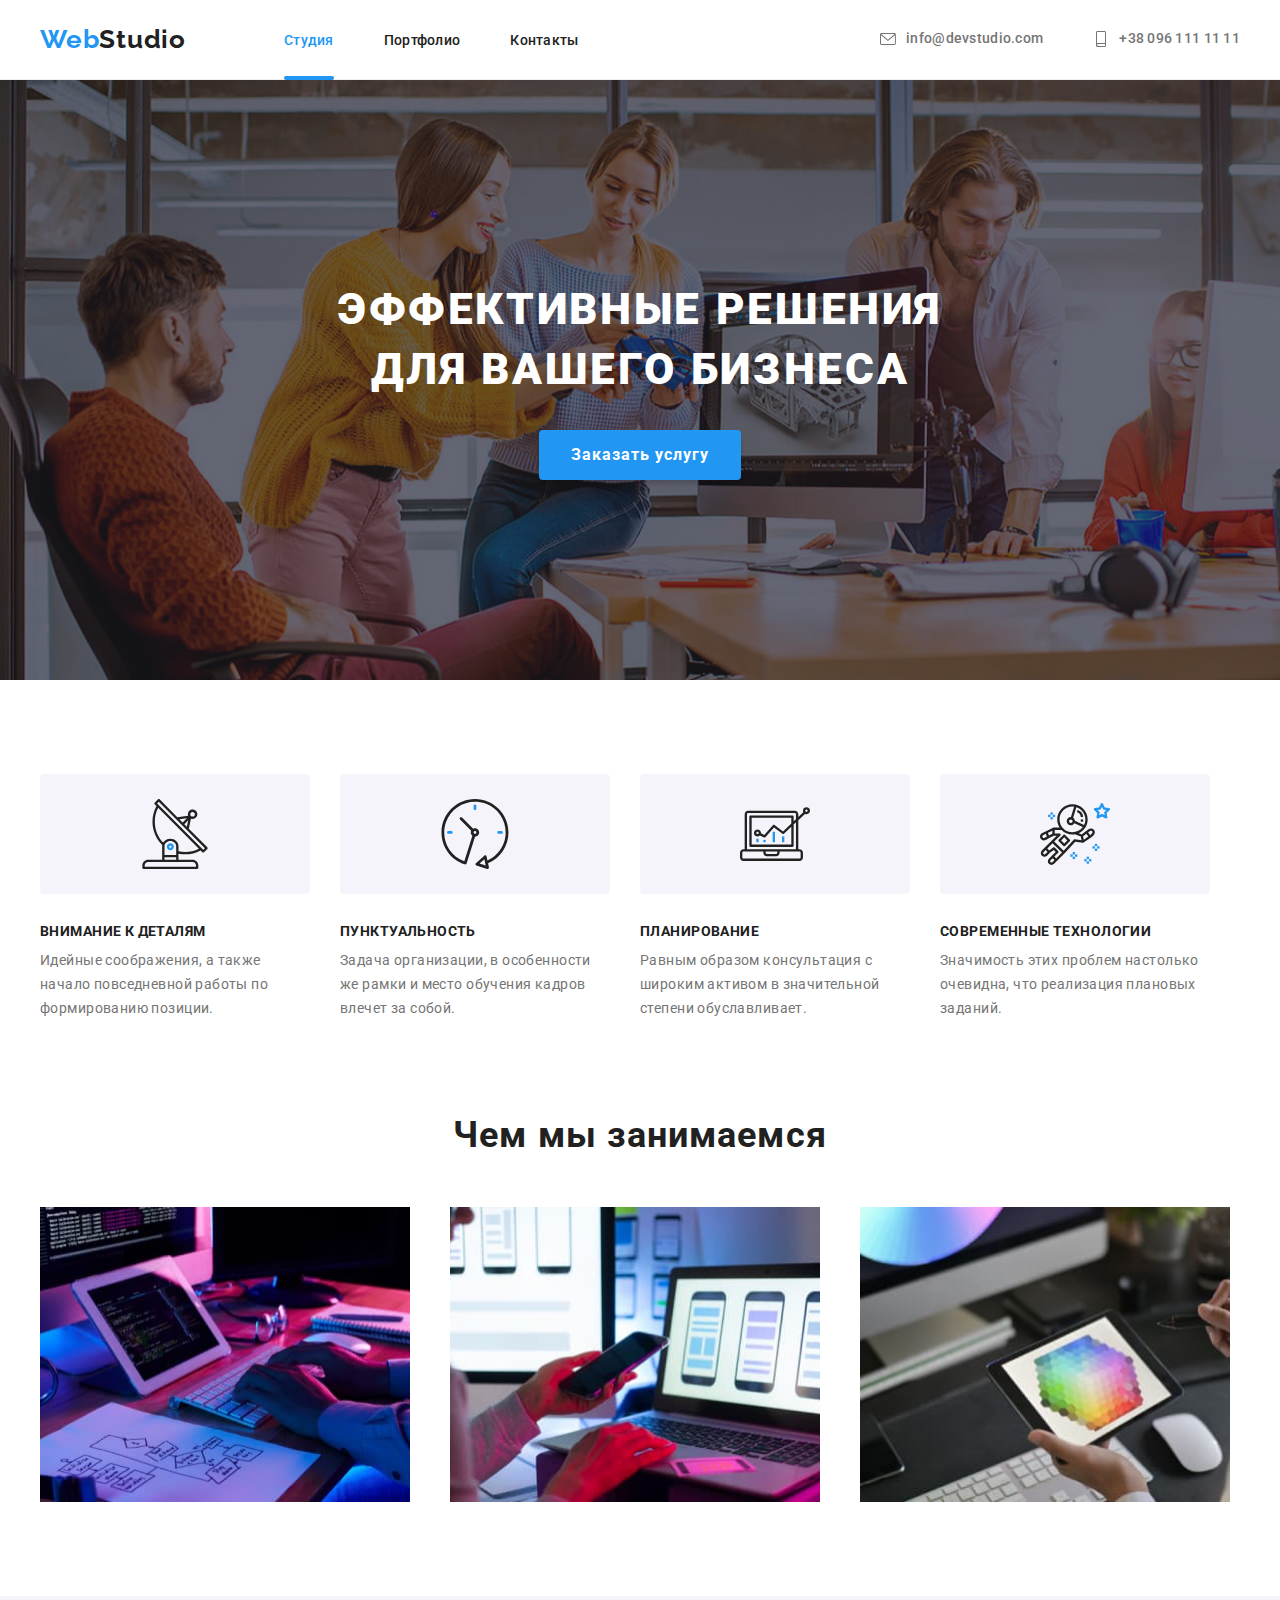
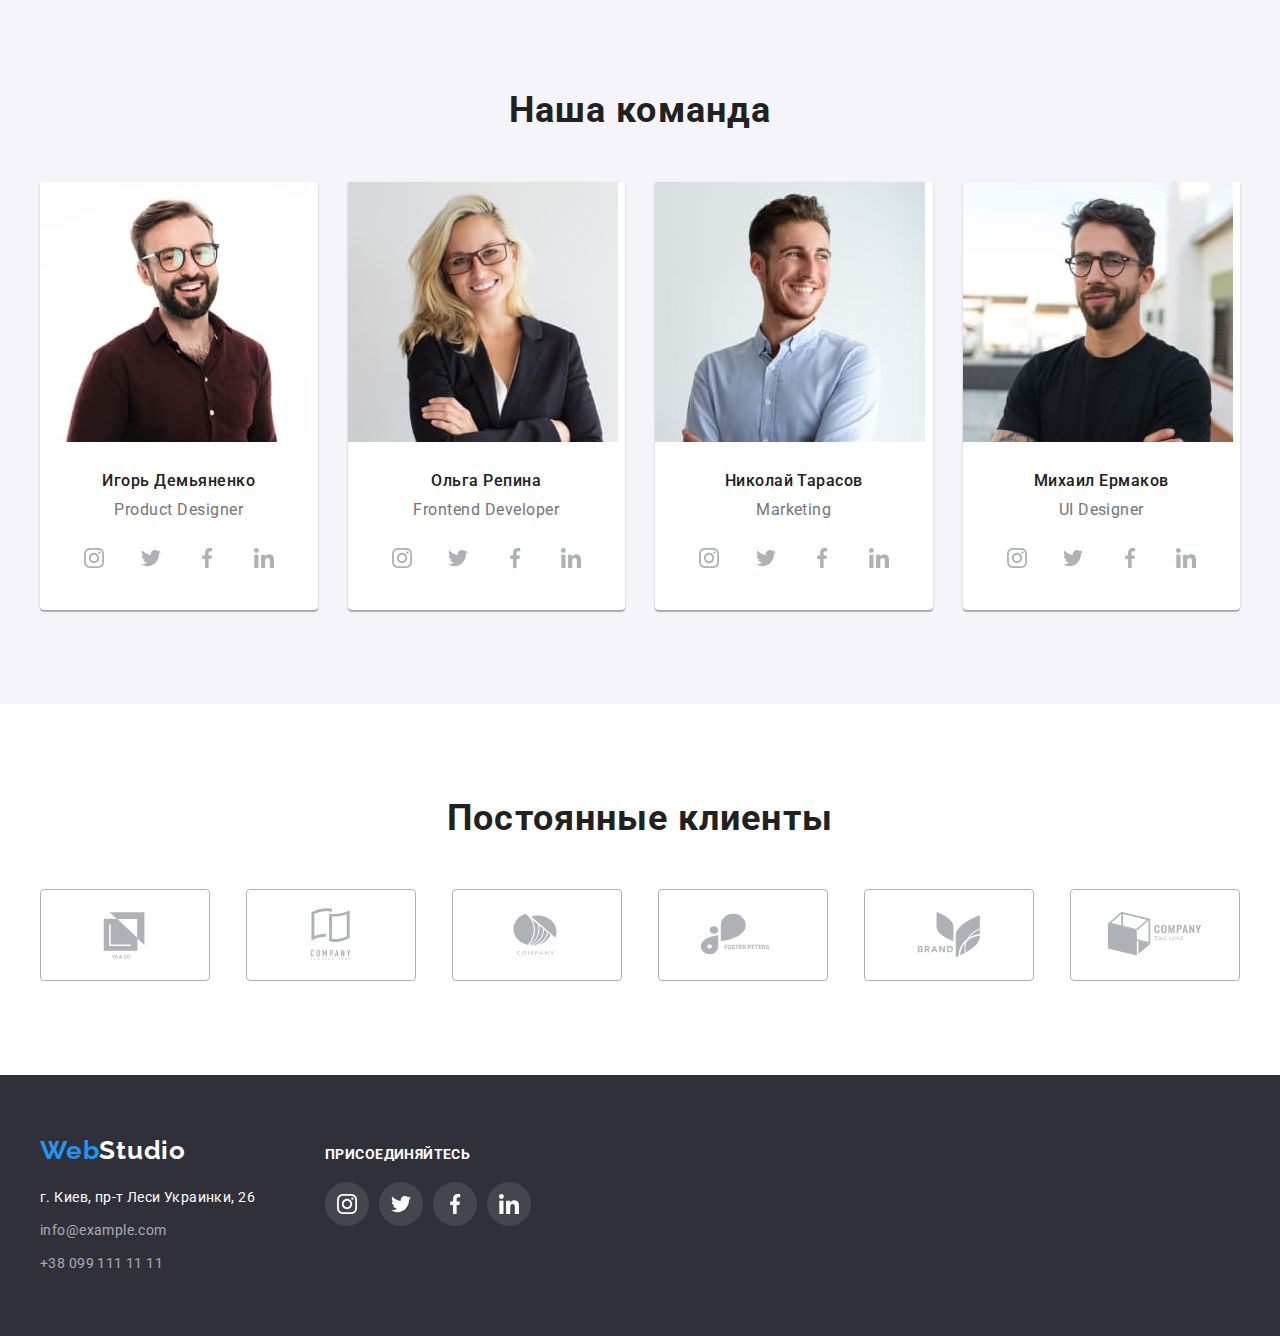
==== index.html @ 95c4c839 "ДЗ 5" ====
<!DOCTYPE html>
<html lang="ru">
  <head>
    <meta charset="UTF-8" />
    <meta http-equiv="X-UA-Compatible" content="IE=edge" />
    <meta name="viewport" content="width=device-width, initial-scale=1.0" />
    <title>Студия</title>
    <link
      rel="stylesheet"
      href="https://cdnjs.cloudflare.com/ajax/libs/modern-normalize/1.0.0/modern-normalize.min.css"
      integrity="sha512-ISS7cAi1PEhQ8jnbJpJZMd29NlhNj4AWYyLOSp2CE/CsHxTCu+r+t0D2yoJudVrd0/8fTVPUVDzY5Tvli75u/g=="
      crossorigin="anonymous"
    />
    <link
      href="https://fonts.googleapis.com/css2?family=Raleway:wght@700&family=Roboto:wght@400;500;700;900&display=swap"
      rel="stylesheet"
    />
    <link rel="preconnect" href="https://fonts.gstatic.com" />
    <link rel="stylesheet" href="./css/styles.css" />
  </head>

  <body>
    <header class="header">
      <div class="container header-container">
        <nav class="navigation">
          <a class="logo-title list" href="./index.html" lang="en"
            >Web<span class="logo-title-header">Studio</span></a
          >
          <ul class="site-navigation-list list">
            <li class="site-navigation-item">
              <a class="navigation-link list current" href="./index.html"
                >Студия</a
              >
            </li>
            <li class="site-navigation-item">
              <a class="navigation-link list" href="./portfolio.html"
                >Портфолио</a
              >
            </li>
            <li class="site-navigation-item">
              <a class="navigation-link list" href="">Контакты</a>
            </li>
          </ul>
        </nav>

        <ul class="adres-phone-list list">
          <li class="site-navigation-item">
            <a class="navigation-adres list" href="mailto:info@devstudio.com">
              <svg class="adres-phone-list-icon">
                <use href="./images/sprite.svg#icon-envelope"></use>
              </svg>
              info@devstudio.com</a
            >
          </li>
          <li class="navigation-item">
            <a class="tel-link list" href="tel:+380961111111"
              ><svg class="adres-phone-list-icon">
                <use href="./images/sprite.svg#icon-smartphone"></use>
              </svg>
              +38 096 111 11 11
            </a>
          </li>
        </ul>
      </div>
    </header>
    <main>
      <!-- hero section -->
      <section class="hero-section">
        <div class="container hero-section-container">
          <h1 class="hero-title">
            Эффективные решения <br />
            для вашего бизнеса
          </h1>
          <button class="main-screen-button" type="button">
            Заказать услугу
          </button>
        </div>
      </section>
      <!-- features section -->
      <section class="features-section">
        <div class="features-section-container container">
          <h2 class="visually-hidden">Особенности</h2>
          <ul class="features-list list">
            <li class="features-list-item">
              <div class="features-image-background">
                <svg class="features-image">
                  <use href="./images/sprite.svg#icon-antenna"></use>
                </svg>
              </div>
              <h3 class="features-list-title">Внимание к деталям</h3>
              <p class="features-list-description">
                Идейные соображения, а также начало повседневной работы по
                формированию позиции.
              </p>
            </li>
            <li class="features-list-item">
              <div class="features-image-background">
                <svg class="features-image">
                  <use href="./images/sprite.svg#icon-clock"></use>
                </svg>
              </div>
              <h3 class="features-list-title">Пунктуальность</h3>
              <p class="features-list-description">
                Задача организации, в особенности же рамки и место обучения
                кадров влечет за собой.
              </p>
            </li>
            <li class="features-list-item">
              <div class="features-image-background">
                <svg class="features-image">
                  <use href="./images/sprite.svg#icon-diagram"></use>
                </svg>
              </div>
              <h3 class="features-list-title">Планирование</h3>
              <p class="features-list-description">
                Равным образом консультация с широким активом в значительной
                степени обуславливает.
              </p>
            </li>
            <li class="features-list-item">
              <div class="features-image-background">
                <svg class="features-image">
                  <use href="./images/sprite.svg#icon-astronaut"></use>
                </svg>
              </div>
              <h3 class="features-list-title">Современные технологии</h3>
              <p class="features-list-description">
                Значимость этих проблем настолько очевидна, что реализация
                плановых заданий.
              </p>
            </li>
          </ul>
        </div>
      </section>
      <!-- what we do section -->
      <section class="what-we-do-section">
        <div class="container what-we-do-container">
          <h2 class="what-we-do-section-title section-title">
            Чем мы занимаемся
          </h2>
          <ul class="what-we-do-list list">
            <li class="what-we-do-list-item">
              <img
                src="./images/what_we_do/box1.jpg"
                alt="разработка кода"
                width="370"
                height="295"
              />
            </li>
            <li class="what-we-do-list-item">
              <img
                src="./images/what_we_do/box2.jpg"
                alt="разработка мобильного приложения"
                width="370"
                height="295"
              />
            </li>
            <li class="what-we-do-list-item">
              <img
                src="./images/what_we_do/box3.jpg"
                alt="разработка графического дизайна"
                width="370"
                height="295"
              />
            </li>
          </ul>
        </div>
      </section>
      <!-- our team section -->
      <section class="our-team-section">
        <div class="container our-team-section-container">
          <h2 class="section-title our-team-section-title">Наша команда</h2>
          <ul class="our-team-list list">
            <li class="our-team-list-item">
              <img
                src="./images/our_team/img.jpg"
                alt="Игорь Демьяненко"
                width="270"
                height="260"
              />
              <div class="our-team-poster-text">
                <h3 class="our-team-poster-title">Игорь Демьяненко</h3>
                <p class="our-team-poster-description" lang="en">
                  Product Designer
                </p>
                <ul class="social-list list">
                  <li class="social-list-item">
                    <a href="" class="social-list-link list">
                      <svg class="social-list-icon">
                        <use href="./images/sprite.svg#icon-instagram-1"></use>
                      </svg>
                    </a>
                  </li>
                  <li class="social-list-item">
                    <a href="" class="social-list-link list">
                      <svg class="social-list-icon">
                        <use href="./images/sprite.svg#icon-twitter-1"></use>
                      </svg>
                    </a>
                  </li>
                  <li class="social-list-item">
                    <a href="" class="social-list-link list">
                      <svg class="social-list-icon">
                        <use href="./images/sprite.svg#icon-facebook-1"></use>
                      </svg>
                    </a>
                  </li>
                  <li class="social-list-item">
                    <a href="" class="social-list-link list">
                      <svg class="social-list-icon">
                        <use href="./images/sprite.svg#icon-linkedin-1"></use>
                      </svg>
                    </a>
                  </li>
                </ul>
              </div>
            </li>
            <li class="our-team-list-item">
              <img
                src="./images/our_team/img-1.jpg"
                alt="Ольга Репина"
                width="270"
                height="260"
              />
              <div class="our-team-poster-text">
                <h3 class="our-team-poster-title">Ольга Репина</h3>
                <p class="our-team-poster-description" lang="en">
                  Frontend Developer
                </p>
                <ul class="social-list list">
                  <li class="social-list-item">
                    <a href="" class="social-list-link list">
                      <svg class="social-list-icon">
                        <use href="./images/sprite.svg#icon-instagram-1"></use>
                      </svg>
                    </a>
                  </li>
                  <li class="social-list-item">
                    <a href="" class="social-list-link list">
                      <svg class="social-list-icon">
                        <use href="./images/sprite.svg#icon-twitter-1"></use>
                      </svg>
                    </a>
                  </li>
                  <li class="social-list-item">
                    <a href="" class="social-list-link list">
                      <svg class="social-list-icon">
                        <use href="./images/sprite.svg#icon-facebook-1"></use>
                      </svg>
                    </a>
                  </li>
                  <li class="social-list-item">
                    <a href="" class="social-list-link list">
                      <svg class="social-list-icon">
                        <use href="./images/sprite.svg#icon-linkedin-1"></use>
                      </svg>
                    </a>
                  </li>
                </ul>
              </div>
            </li>
            <li class="our-team-list-item">
              <img
                src="./images/our_team/img-2.jpg"
                alt="Николай Тарасов"
                width="270"
                height="260"
              />
              <div class="our-team-poster-text">
                <h3 class="our-team-poster-title">Николай Тарасов</h3>
                <p class="our-team-poster-description" lang="en">Marketing</p>
                <ul class="social-list list">
                  <li class="social-list-item">
                    <a href="" class="social-list-link list">
                      <svg class="social-list-icon">
                        <use href="./images/sprite.svg#icon-instagram-1"></use>
                      </svg>
                    </a>
                  </li>
                  <li class="social-list-item">
                    <a href="" class="social-list-link list">
                      <svg class="social-list-icon">
                        <use href="./images/sprite.svg#icon-twitter-1"></use>
                      </svg>
                    </a>
                  </li>
                  <li class="social-list-item">
                    <a href="" class="social-list-link list">
                      <svg class="social-list-icon">
                        <use href="./images/sprite.svg#icon-facebook-1"></use>
                      </svg>
                    </a>
                  </li>
                  <li class="social-list-item">
                    <a href="" class="social-list-link list">
                      <svg class="social-list-icon">
                        <use href="./images/sprite.svg#icon-linkedin-1"></use>
                      </svg>
                    </a>
                  </li>
                </ul>
              </div>
            </li>
            <li class="our-team-list-item">
              <img
                src="./images/our_team/img-3.jpg"
                alt="Михаил Ермаков"
                width="270"
                height="260"
              />
              <div class="our-team-poster-text">
                <h3 class="our-team-poster-title">Михаил Ермаков</h3>
                <p class="our-team-poster-description" lang="en">UI Designer</p>
                <ul class="social-list list">
                  <li class="social-list-item">
                    <a href="" class="social-list-link list">
                      <svg class="social-list-icon">
                        <use href="./images/sprite.svg#icon-instagram-1"></use>
                      </svg>
                    </a>
                  </li>
                  <li class="social-list-item">
                    <a href="" class="social-list-link list">
                      <svg class="social-list-icon">
                        <use href="./images/sprite.svg#icon-twitter-1"></use>
                      </svg>
                    </a>
                  </li>
                  <li class="social-list-item">
                    <a href="" class="social-list-link list">
                      <svg class="social-list-icon">
                        <use href="./images/sprite.svg#icon-facebook-1"></use>
                      </svg>
                    </a>
                  </li>
                  <li class="social-list-item">
                    <a href="" class="social-list-link list">
                      <svg class="social-list-icon">
                        <use href="./images/sprite.svg#icon-linkedin-1"></use>
                      </svg>
                    </a>
                  </li>
                </ul>
              </div>
            </li>
          </ul>
        </div>
      </section>
      <!-- client-section -->
      <section class="client-section">
        <div class="container">
          <h2 class="section-title client-list-title">Постоянные клиенты</h2>
          <ul class="client-list list">
            <li class="client-list-item">
              <a href="" class="client-list-link">
                <svg class="client-list-icon">
                  <use href="./images/sprite.svg#icon-logo-1"></use>
                </svg>
              </a>
            </li>
            <li class="client-list-item">
              <a href="" class="client-list-link list">
                <svg class="client-list-icon">
                  <use href="./images/sprite.svg#icon-logo-2"></use>
                </svg>
              </a>
            </li>
            <li class="client-list-item">
              <a href="" class="client-list-link">
                <svg class="client-list-icon">
                  <use href="./images/sprite.svg#icon-logo-3"></use>
                </svg>
              </a>
            </li>
            <li class="client-list-item">
              <a href="" class="client-list-link">
                <svg class="client-list-icon">
                  <use href="./images/sprite.svg#icon-logo-4"></use>
                </svg>
              </a>
            </li>
            <li class="client-list-item">
              <a href="" class="client-list-link">
                <svg class="client-list-icon">
                  <use href="./images/sprite.svg#icon-logo-5"></use>
                </svg>
              </a>
            </li>
            <li class="client-list-item">
              <a href="" class="client-list-link">
                <svg class="client-list-icon">
                  <use href="./images/sprite.svg#icon-logo-6"></use>
                </svg>
              </a>
            </li>
          </ul>
        </div>
      </section>
    </main>
    <footer class="footer">
      <div class="container footer-container">
        <div class="footer-logo-adres-container">
          <a class="logo-title list" href="./index.html" lang="en"
            >Web<span class="logo-title-footer">Studio</span></a
          >
          <address class="footer-adres-container">
            <ul class="footer-adres-list list">
              <li class="footer-adres-list-item">
                <a
                  class="footer-adres list"
                  href="https://goo.gl/maps/QxiGyejdrmaWkH7TA"
                  target="_blank"
                  rel="noopener noreferrer"
                  >г. Киев, пр-т Леси Украинки, 26
                </a>
              </li>
              <li class="footer-adres-list-item">
                <a class="footer-email list" href="mailto:info@example.com"
                  >info@example.com</a
                >
              </li>
              <li class="footer-adres-list-item">
                <a class="footer-tel list" href="tel:+380991111111"
                  >+38 099 111 11 11</a
                >
              </li>
            </ul>
          </address>
        </div>
        <div class="footer-social-list-container">
          <h3 class="footer-social-list-title">ПРИСОЕДИНЯЙТЕСЬ</h3>
          <ul class="footer-social-list list">
            <li class="footer-social-list-item">
              <a class="footer-social-list-link list" href="">
                <svg class="footer-social-list-icon">
                  <use href="./images/sprite.svg#icon-instagram-1"></use>
                </svg>
              </a>
            </li>
            <li class="footer-social-list-item">
              <a class="footer-social-list-link list" href="">
                <svg class="footer-social-list-icon">
                  <use href="./images/sprite.svg#icon-twitter-1"></use>
                </svg>
              </a>
            </li>
            <li class="footer-social-list-item">
              <a class="footer-social-list-link list" href="">
                <svg class="footer-social-list-icon">
                  <use href="./images/sprite.svg#icon-facebook-1"></use>
                </svg>
              </a>
            </li>
            <li class="footer-social-list-item">
              <a class="footer-social-list-link list" href="">
                <svg class="footer-social-list-icon">
                  <use href="./images/sprite.svg#icon-linkedin-1"></use>
                </svg>
              </a>
            </li>
          </ul>
        </div>
      </div>
    </footer>
  </body>
</html>
---- css/styles.css ----
:root {
  --accent-color: #2196f3;
  --page-main-color: #2f303a;
  --page-secondary-color: #f5f4fa;
  --page-navigation-text-color: #212121;
  --main-title-text-color: #ffffff;
  --description-text-color: #757575;
  --footer-color: #2f303a;
  --section-title: #212121;
  --poster-title: #212121;
  --navigation-link: #757575;
  --our-team-poster-description-background-color: #ffffff;
  --footer-accent-color: #ffffff;
}

h1,
h2,
h3,
h4,
h5,
h6,
p {
  margin-top: 0;
  margin-bottom: 0;
}

ol,
ul {
  margin-top: 0;
  margin-bottom: 0;
  padding-left: 0;
}

.list {
  list-style: none;
}

.list {
  text-decoration: none;
}

img {
  display: block;
}

body {
  margin: 0;
  font-family: "Roboto", sans-serif;
  color: #212121;
}

.navigation-adres:hover,
.navigation-adres:focus,
.navigation-link:hover,
.navigation-link:focus,
.tel-link:hover,
.tel-link:focus {
  color: var(--accent-color);
}

/* .adres-phone-list-icon:focus,
.adres-phone-list-icon:hover {
  fill: var(--accent-color);
} */

.header {
  display: flex;
  border-bottom: 1px solid #eeeeee;
  padding: 24px 0;
}

.navigation {
  display: flex;
  align-items: center;
}

.section-title {
  font-style: normal;
  font-weight: bold;
  font-size: 36px;
  line-height: 1.16;
  text-align: center;
  letter-spacing: 0.03em;
  color: var(--section-title);
}

.container {
  width: 1200px;
  padding-left: 15px;
  padding-right: 15px;
  margin: 0 auto;
}

.visually-hidden {
  position: absolute;
  width: 1px;
  height: 1px;
  margin: -1px;
  border: 0;
  padding: 0;

  white-space: nowrap;
  clip-path: inset(100%);
  clip: rect(0 0 0 0);
  overflow: hidden;
}

.social-list {
  display: flex;
  justify-content: space-between;
}

.social-list-link {
  display: flex;
  align-items: center;
  justify-content: center;
  width: 44px;
  height: 44px;
  background-color: #ffffff;
  border-radius: 50%;
  transition: background-color 250ms linear;
}

.social-list-link:focus,
.social-list-link:hover {
  background-color: var(--accent-color);
}

.social-list-icon {
  width: 20px;
  height: 20px;
  fill: #afb1b8;
  transition: fill 250ms linear;
}

.social-list-link:focus .social-list-icon,
.social-list-link:hover .social-list-icon {
  fill: #ffffff;
}

/* ===============headr================ */

.header-container {
  display: flex;
  /* justify-content: space-between; */
  align-items: center;
}

.logo-title {
  /* margin-top: 24px;
  margin-bottom: 25px; */
  /* padding-top: 24px;
  padding-bottom: 25px; */

  font-family: "Raleway", sans-serif;
  font-weight: bold;
  font-size: 26px;
  line-height: 1.19;
  letter-spacing: 0.03em;
  color: var(--accent-color);
}

.logo-title-header {
  color: #212121;
}

.site-navigation-list {
  display: flex;
  margin-left: 98px;
}

.site-navigation-item {
}

.site-navigation-item:not(:last-child) {
  margin-right: 50px;
}

.navigation-link {
  padding-top: 32px;
  padding-bottom: 32px;
  font-weight: 500;
  font-size: 14px;
  line-height: 1.14;
  letter-spacing: 0.02em;
  color: var(--page-navigation-text-color);
  transition: color 250ms linear;
}

.current {
  color: var(--accent-color);
  position: relative;
}

.current::after {
  position: absolute;
  content: "";
  width: 100%;
  height: 4px;

  left: 0;
  bottom: 0;
  border-radius: 2px;
  background: var(--accent-color);
}

.adres-phone-list {
  display: flex;
  margin-left: auto;
}

.adres-phone-list-icon {
  /* display: flex;
  align-items: center;
  justify-content: center; */
  width: 16px;
  height: 16px;
  margin-right: 10px;
  fill: currentColor;
}

.tel-link {
  display: flex;
  align-items: center;
  padding-top: 5px;
  padding-bottom: 5px;
  font-weight: 500;
  font-size: 14px;
  line-height: 1.14;
  letter-spacing: 0.02em;
  color: var(--navigation-link);
  transition: color 250ms linear;
}

.navigation-adres {
  display: flex;
  align-items: center;
  padding-top: 5px;
  padding-bottom: 5px;
  font-weight: 500;
  font-size: 14px;
  line-height: 1.14;
  letter-spacing: 0.02em;
  color: var(--navigation-link);
  transition: color 250ms;
}
/* =========================end header====================== */

/* ========================hero section===================== */
.hero-section {
  /* left: 0px;
  top: 80px; */
  background: var(--page-main-color);
  text-align: center;
  padding: 200px 0;
  background-image: linear-gradient(
      rgba(47, 48, 58, 0.4),
      rgba(47, 48, 58, 0.4)
    ),
    url(../images/hero/hero-image.jpg);
  background-repeat: no-repeat;
  background-size: cover;
  max-width: 1600px;
  margin: 0 auto;
}

/* .hero-section-container {
  
} */

.hero-title {
  /* padding-top: 200px; */
  font-weight: 900;
  font-size: 44px;
  line-height: 1.36;
  text-align: center;
  letter-spacing: 0.06em;
  text-transform: uppercase;
  color: var(--main-title-text-color);
}

.main-screen-button {
  margin-top: 30px;
  padding: 10px 32px;
  box-shadow: 0px 4px 4px rgba(0, 0, 0, 0.15);
  border: 0;
  border-radius: 4px;
  background-color: var(--accent-color);
  cursor: pointer;
  font-family: inherit;
  font-weight: bold;
  font-size: 16px;
  line-height: 1.87;
  letter-spacing: 0.06em;
  color: var(--main-title-text-color);
}

/* .main-screen-button-text {
  position: absolute;
  width: 136px;
  height: 30px;
  left: 732px;
  top: 440px;
  font-family: Roboto;
  font-style: normal;
  font-weight: bold;
  font-size: 16px;
  line-height: 30px;
  display: flex;
  align-items: center;
  text-align: center;
  letter-spacing: 0.06em;
  color: white;
} */

/* ======================== end hero section===================== */

/* ========================features-section===================== */

.features-section {
  padding-top: 94px;
}

.features-section-container {
}

.features-list {
  display: flex;
  width: 270px;
}

.features-list-item:not(:last-child) {
  margin-right: 30px;
}

/* .features-section-title {
  width: 376px;
  height: 42px;
  left: 612px;
  top: 969px;
  font-family: Roboto;
  font-style: normal;
  font-weight: bold;
  font-size: 36px;
  line-height: 1.16;
  text-align: center;
  letter-spacing: 0.03em;
} */

.features-image-background {
  display: flex;
  align-items: center;
  justify-content: center;
  width: 270px;
  height: 120px;
  margin-bottom: 30px;

  background: #f5f4fa;
  border-radius: 4px;
}

.features-image {
  width: 70px;
  height: 70px;
}

.features-list-title {
  margin-bottom: 10px;
  font-style: normal;
  font-weight: bold;
  font-size: 14px;
  line-height: 1.14;
  letter-spacing: 0.03em;
  text-transform: uppercase;
}

.features-list-description {
  font-style: normal;
  font-weight: normal;
  font-size: 14px;
  line-height: 1.71;
  letter-spacing: 0.03em;
  color: var(--description-text-color);
}

/*======================== end features-section ===============================*/

/*======================== what-we-do-section ===============================*/
.what-we-do-section {
  padding-top: 94px;
  padding-bottom: 94px;
}

.what-we-do-container {
}

.what-we-do-section-title {
  margin-bottom: 50px;
}

.what-we-do-list {
  display: flex;
  flex-wrap: wrap;
  margin-left: -30px;
  margin-top: -30px;
}

.what-we-do-list-item {
  margin-left: 30px;
  margin-top: 30px;
  flex-basis: calc((100% - 90px) / 3);
}

.what-we-do-img {
  display: row;
}

/*========================end what-we-do-section ===============================*/

/*========================our-team-section ===============================*/

.our-team-section {
  padding-top: 94px;
  padding-bottom: 94px;

  background: var(--page-secondary-color);
}

.our-team-section-container {
}

.our-team-section-title {
  margin-bottom: 50px;
}

.our-team-list {
  display: flex;
  flex-wrap: wrap;
  margin-left: -30px;
  margin-top: -30px;
}

.our-team-list-item {
  margin-left: 30px;
  margin-top: 30px;
  flex-basis: calc((100% - 120px) / 4);
  background: var(--our-team-poster-description-background-color);

  box-shadow: 0px 1px 3px rgba(0, 0, 0, 0.12), 0px 1px 1px rgba(0, 0, 0, 0.14),
    0px 2px 1px rgba(0, 0, 0, 0.2);
  border-radius: 0px 0px 4px 4px;
}

.our-team-poster-text {
  padding-top: 30px;
  padding-bottom: 30px;
  padding-left: 32px;
  padding-right: 32px;
}

.our-team-poster-title {
  margin-bottom: 10px;
  font-style: normal;
  font-weight: 500;
  font-size: 16px;
  line-height: 1.18;
  text-align: center;
  letter-spacing: 0.03em;
  color: var(--poster-title);
}

.our-team-poster-description {
  margin-bottom: 16px;
  text-align: center;
  font-size: 16px;
  line-height: 1.18;
  letter-spacing: 0.03em;
  color: var(--description-text-color);
}

/* ======================end our-team-section=================== */
/* =======================client-section========================= */

.client-section {
  padding-top: 94px;
  padding-bottom: 94px;
}

.client-list-title {
  margin-bottom: 50px;
}

.client-list {
  display: flex;
  justify-content: space-between;
}

.client-list-item {
}

.client-list-link {
  display: flex;
  justify-content: center;
  align-items: center;
  height: 92px;
  width: 170px;
  border: 1px solid #afb1b8;
  box-sizing: border-box;
  border-radius: 4px;
  transition: color 250ms linear, border-color 250ms linear;
}

.client-list-icon {
  width: 106px;
  height: 60px;
  fill: #afb1b8;
  transition: fill 250ms linear;
}

.client-list-link:hover,
.client-list-link:focus {
  background-color: transparent;
  border: solid 1px var(--accent-color);
}

.client-list-link:hover .client-list-icon,
.client-list-link:focus .client-list-icon {
  fill: var(--accent-color);
}

/* ======================= end-client-section========================= */
/*========================================================== porfolio page======================================== */

.portfolio-section {
  padding-top: 94px;
  margin-bottom: 94px;
}

.portfolio-container {
}

.portfolio-page-button-list {
  justify-content: center;
  display: flex;
  margin-bottom: 50px;
}

.portfolio-page-button:focus,
.portfolio-page-button:hover {
  color: white;
  background-color: var(--accent-color);
  box-shadow: 0px 3px 1px rgba(0, 0, 0, 0.1), 0px 1px 2px rgba(0, 0, 0, 0.08),
    0px 2px 2px rgba(0, 0, 0, 0.12);
  border-radius: 4px;
}
/* .button-one{
  width: 73px;
height: 38px;
left: 495px;
top: 174px;
}
.button-two{
  width: 128px;
height: 38px;
left: 576px;
top: 174px;
}

.button-three{
  width: 145px;
height: 38px;
left: 712px;
top: 174px;

background: #F5F4FA;
border-radius: 4px;
}

.button-four{
  width: 103px;
height: 38px;
left: 865px;
top: 174px;
}

.button-five{
  width: 130px;
height: 38px;
left: 976px;
top: 174px;
} */

.portfolio-page-button {
  padding: 6px 22px;
  background: var(--page-secondary-color);
  border: 0;
  border-radius: 4px;
  font-family: inherit;
  cursor: pointer;
  font-weight: 500;
  font-size: 16px;
  line-height: 1.62;
  text-align: center;
  letter-spacing: 0.03em;
  color: #212121;
  transition: color 250ms, background-color 250ms, box-shadow 250ms;
}

.portfolio-page-button-list-item:not(:last-child) {
  margin-right: 8px;
}

.portfolio-img-list-item:hover,
.portfolio-img-list-item:focus {
  box-shadow: 0px 1px 1px rgba(0, 0, 0, 0.12), 0px 4px 4px rgba(0, 0, 0, 0.06),
    1px 4px 6px rgba(0, 0, 0, 0.16);
}

.portfolio-img-list {
  display: flex;
  flex-wrap: wrap;
  margin-left: -30px;
  margin-top: -30px;
}

.portfolio-img-list-item {
  margin-left: 30px;
  margin-top: 30px;
  flex-basis: calc((100% - 90px) / 3);
}

.portfolio-poster-text {
  /* display: flex; */
  flex-direction: column;
  border: 1px solid #eeeeee;
  border-top: 0;
  padding: 20px 24px;
}

.portfolio-poster-title {
  margin-bottom: 10px;
  font-weight: bold;
  font-size: 18px;
  line-height: 2;
  letter-spacing: 0.06em;
  color: var(--poster-title);
}

.portfolio-poster-discription {
  font-weight: normal;
  font-size: 16px;
  line-height: 1.87;
  letter-spacing: 0.03em;
  color: var(--description-text-color);
}

/* .portfolio-footer {
  width: 1600px;
  height: 252px;
  left: 0px;
  top: 1628px;
  background: #2f303a;
} */
/* ======================footer dection=================== */

.footer-adres:hover,
.footer-adres:focus,
.footer-email:hover,
.footer-email:focus,
.footer-tel:hover,
.footer-tel:focus {
  color: var(--footer-accent-color);
}

.footer-social-list-link:focus,
.footer-social-list-link:hover {
  background-color: var(--accent-color);
}

.footer {
  background: var(--footer-color);
}

.footer-container {
  display: flex;

  align-items: baseline;
  padding-top: 60px;
  padding-bottom: 60px;
}

.footer-logo-adres-container {
  display: flex;
  flex-direction: column;

  margin-right: 70px;
}

.logo-title-footer {
  color: var(--footer-accent-color);
}

.footer-adres-container {
  font-style: normal;
  margin-top: 20px;
}

.footer-adres-list-item:not(:last-child) {
  margin-bottom: 9px;
}

.footer-adres {
  font-weight: normal;
  font-size: 14px;
  line-height: 1.71;
  letter-spacing: 0.03em;
  color: white;
}

.footer-email {
  font-weight: normal;
  font-size: 14px;
  line-height: 1.71;
  letter-spacing: 0.03em;
  color: rgba(255, 255, 255, 0.6);
}

.footer-tel {
  font-weight: normal;
  font-size: 14px;
  line-height: 1.71;
  letter-spacing: 0.03em;
  color: rgba(255, 255, 255, 0.6);
}

.footer-social-list-container {
}

.footer-social-list-title {
  font-weight: bold;
  font-size: 14px;
  line-height: 16px;
  letter-spacing: 0.03em;
  text-transform: uppercase;
  color: var(--footer-accent-color);
}

.footer-social-list {
  display: flex;
  justify-content: space-between;
  width: 206px;
  margin-top: 20px;
}

.footer-social-list-item {
}

.footer-social-list-link {
  display: flex;
  justify-content: center;
  align-items: center;
  height: 44px;
  width: 44px;
  border-radius: 50%;
  background: rgba(255, 255, 255, 0.1);
  transition: background-color 250ms linear;
}

.footer-social-list-icon {
  fill: var(--footer-accent-color);
  height: 20px;
  width: 20px;
}
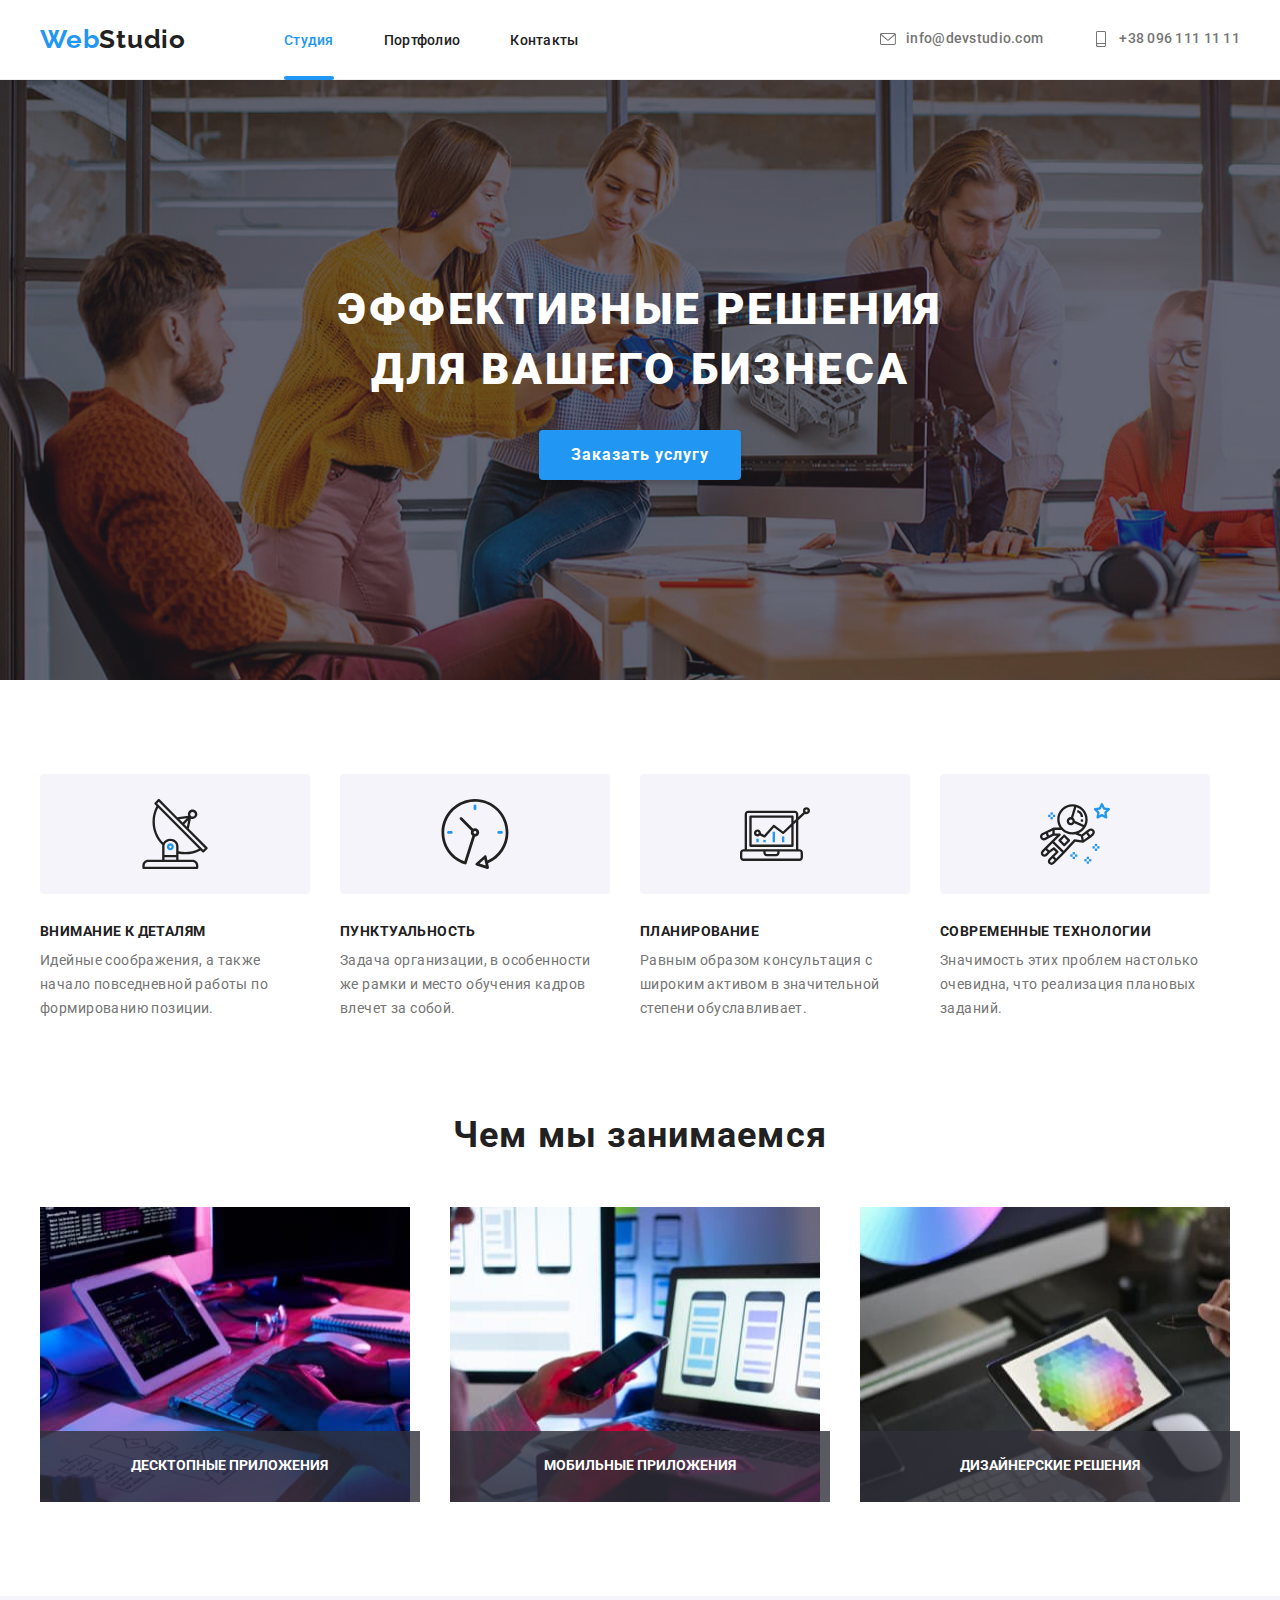
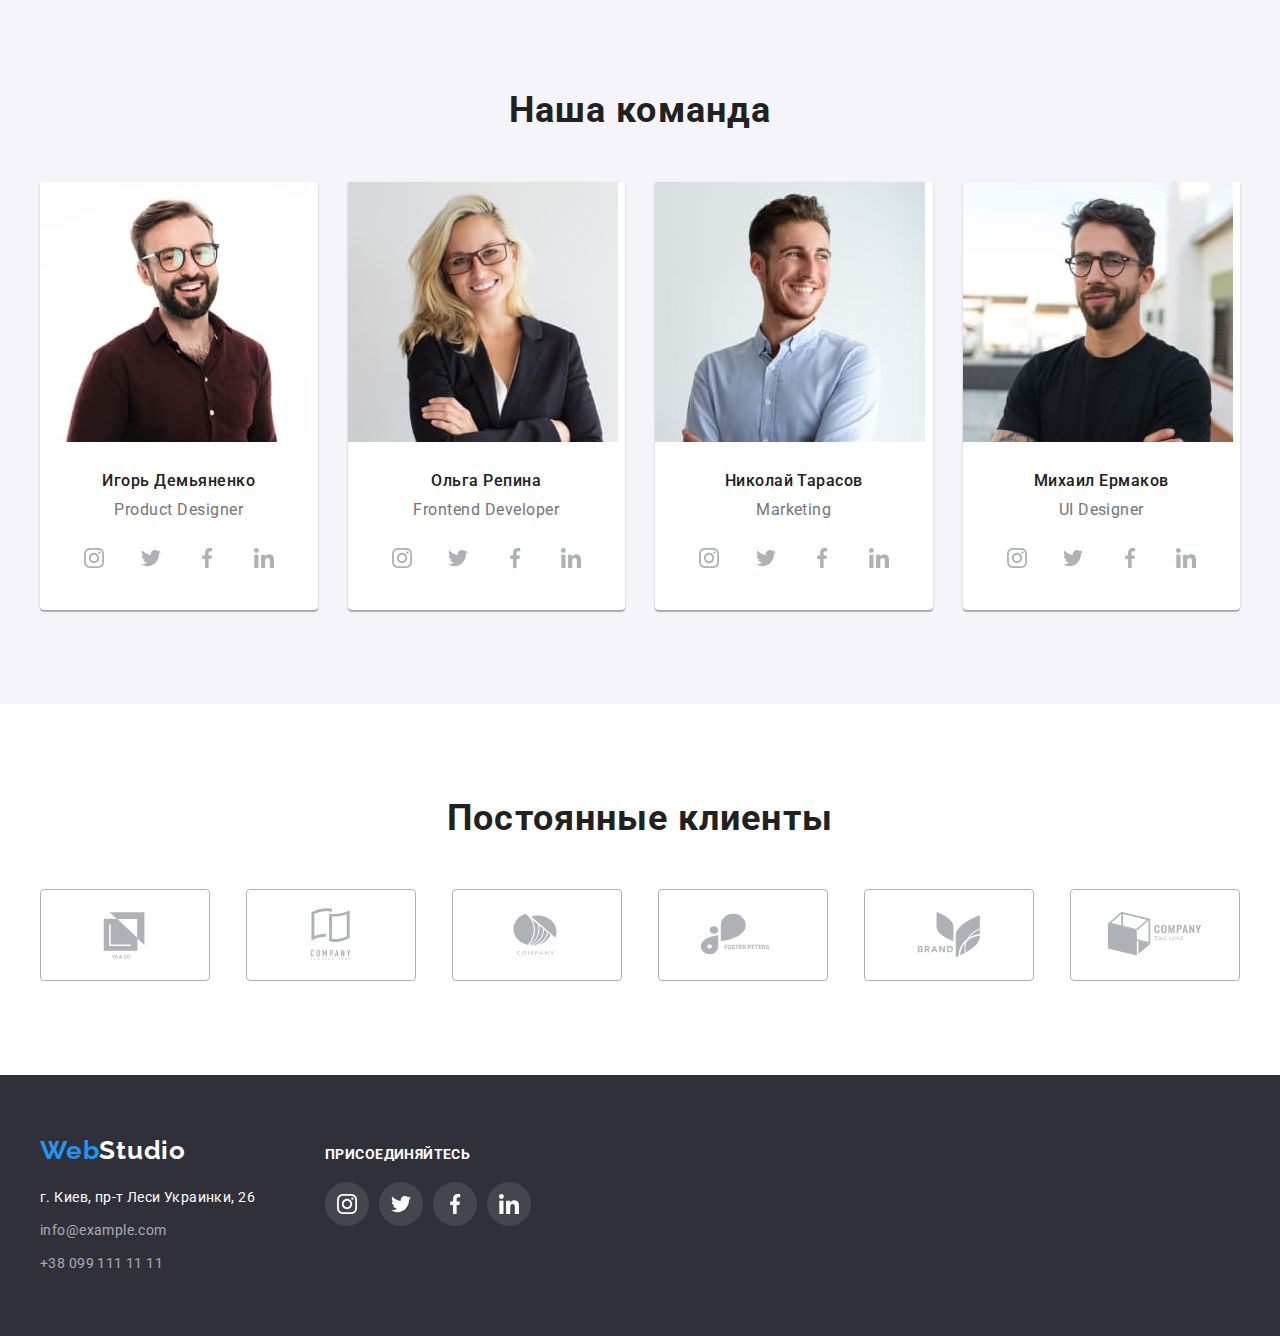
==== commit 18b3b874: "Частина дз" ====
--- a/index.html
+++ b/index.html
@@ -146,6 +146,7 @@
                 width="370"
                 height="295"
               />
+              <p class="what-we-do-list-text">Десктопные приложения</p>
             </li>
             <li class="what-we-do-list-item">
               <img
@@ -154,6 +155,7 @@
                 width="370"
                 height="295"
               />
+              <p class="what-we-do-list-text">Мобильные приложения</p>
             </li>
             <li class="what-we-do-list-item">
               <img
@@ -162,6 +164,7 @@
                 width="370"
                 height="295"
               />
+              <p class="what-we-do-list-text">Дизайнерские решения</p>
             </li>
           </ul>
         </div>
--- a/css/styles.css
+++ b/css/styles.css
@@ -64,7 +64,6 @@
 } */
 
 .header {
-  display: flex;
   border-bottom: 1px solid #eeeeee;
   padding: 24px 0;
 }
@@ -406,9 +405,29 @@
 }
 
 .what-we-do-list-item {
+  position: relative;
   margin-left: 30px;
   margin-top: 30px;
   flex-basis: calc((100% - 90px) / 3);
+}
+
+.what-we-do-list-dg {
+}
+
+.what-we-do-list-text {
+  position: absolute;
+  bottom: 0;
+  left: 0;
+  width: 100%;
+  padding: 27px 0 28px 0;
+  text-align: center;
+  background: rgba(47, 48, 58, 0.8);
+
+  font-weight: 700;
+  font-size: 14px;
+  line-height: 1.14;
+  text-transform: uppercase;
+  color: var(--main-title-text-color);
 }
 
 .what-we-do-img {
@@ -629,6 +648,33 @@
   flex-basis: calc((100% - 90px) / 3);
 }
 
+.portfolio-img-list-item:hover .overlay,
+.portfolio-img-list-item:focus .overlay {
+  transform: translateY(0%);
+}
+
+.portfolio-img-wrapper {
+  position: relative;
+  overflow: hidden;
+}
+
+.overlay {
+  position: absolute;
+  top: 0;
+  left: 0;
+  /* width: 100%; */
+  height: 100%;
+  background: rgba(33, 150, 243, 0.9);
+  padding: 63px 24px;
+  font-size: 18px;
+  line-height: 1.56;
+  color: var(--main-title-text-color);
+  overflow: auto;
+
+  transform: translateY(100%);
+  transition: transform 250ms linear;
+}
+
 .portfolio-poster-text {
   /* display: flex; */
   flex-direction: column;
